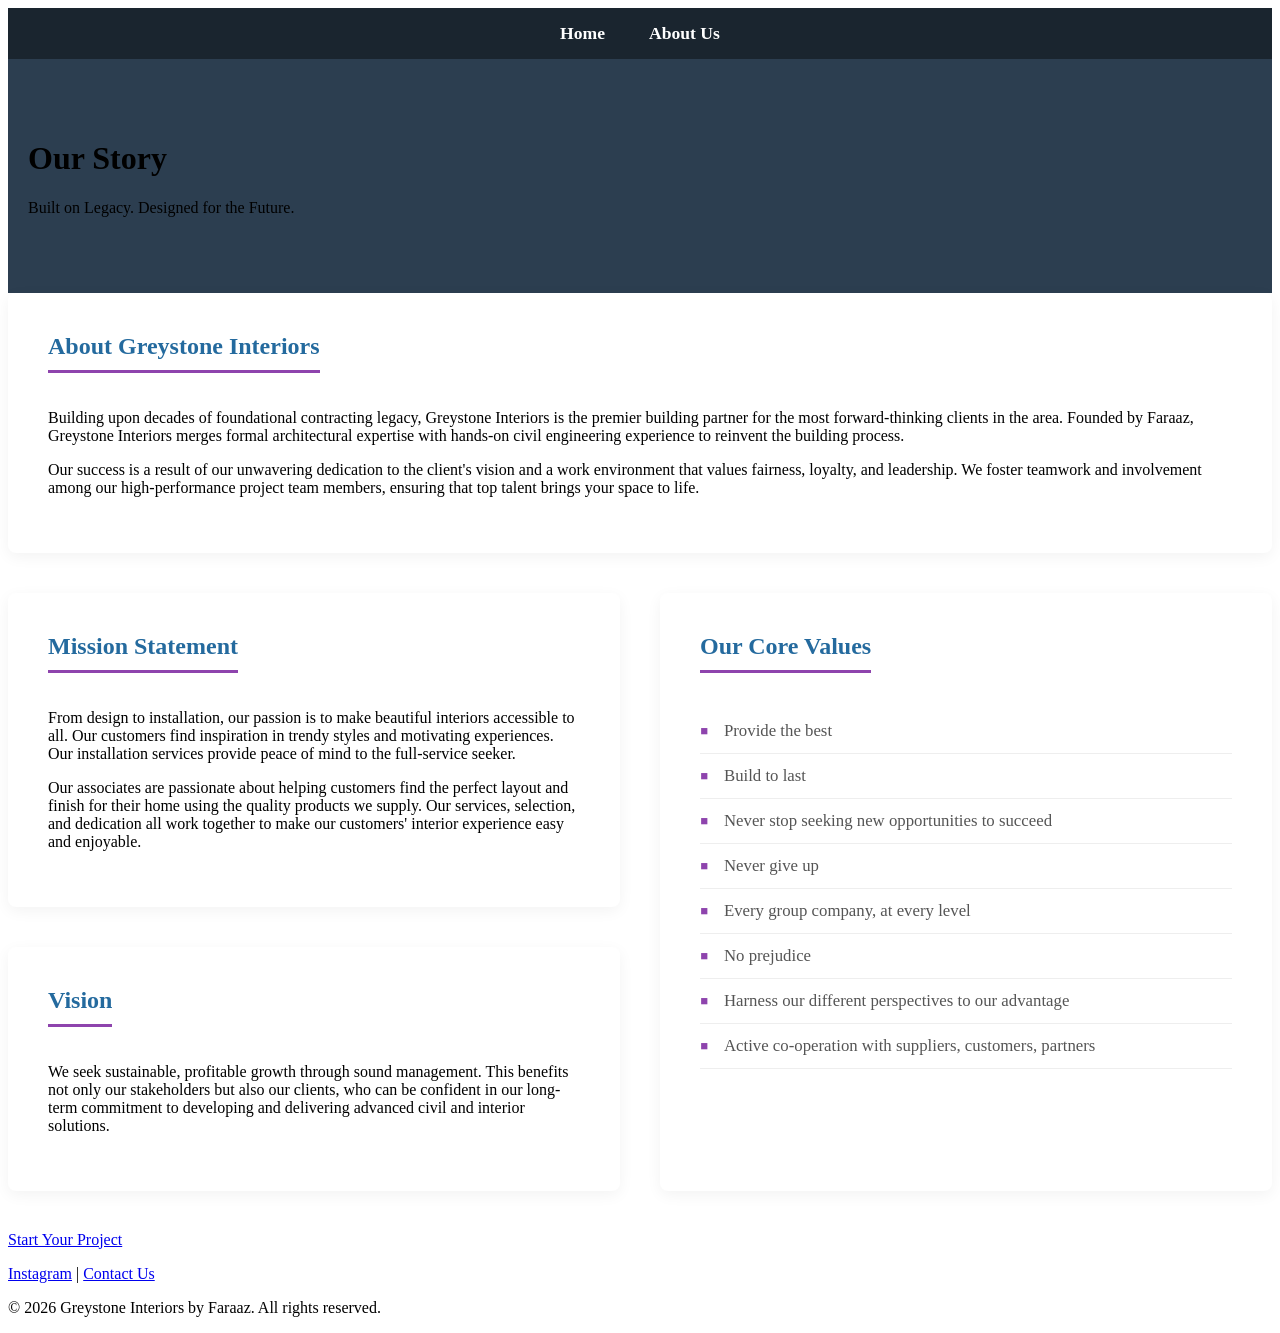
==== about.html @ 96e3b126 "Created about.html" ====
<!DOCTYPE html>
<html lang="en">
<head>
    <meta charset="UTF-8">
    <meta name="viewport" content="width=device-width, initial-scale=1.0">
    <title>About Us | Greystone Interiors</title>
    <link rel="stylesheet" href="style.css">
    <style>
        /* Specific CSS just for the About Page layout */
        .about-header {
            padding: 60px 20px;
            background-color: #2c3e50;
        }
        
        /* Simple Navigation Bar */
        .top-nav {
            background-color: #1a252f;
            padding: 15px;
            text-align: center;
        }
        .top-nav a {
            color: #fff;
            text-decoration: none;
            margin: 0 20px;
            font-weight: bold;
            font-size: 1.1em;
            transition: color 0.3s;
        }
        .top-nav a:hover {
            color: #8e44ad;
        }

        .content-section {
            background-color: #fff;
            padding: 40px;
            margin-bottom: 40px;
            border-radius: 8px;
            box-shadow: 0 4px 15px rgba(0,0,0,0.05);
            text-align: left;
        }

        .content-section h2 {
            color: #246a9e;
            border-bottom: 3px solid #8e44ad;
            padding-bottom: 10px;
            display: inline-block;
            margin-top: 0;
        }

        .values-list {
            list-style-type: none;
            padding: 0;
        }

        .values-list li {
            padding: 12px 0;
            border-bottom: 1px solid #eee;
            font-size: 1.05em;
            color: #555;
            display: flex;
            align-items: center;
        }

        .values-list li::before {
            content: "▪";
            color: #8e44ad;
            font-size: 1.5em;
            margin-right: 15px;
            line-height: 0;
        }

        .grid-2-col {
            display: grid;
            grid-template-columns: 1fr 1fr;
            gap: 40px;
        }

        @media (max-width: 768px) {
            .grid-2-col {
                grid-template-columns: 1fr;
            }
        }
    </style>
</head>
<body>

    <nav class="top-nav">
        <a href="index.html">Home</a>
        <a href="about.html">About Us</a>
    </nav>

    <header class="about-header">
        <h1>Our Story</h1>
        <p>Built on Legacy. Designed for the Future.</p>
    </header>

    <div class="container">
        
        <div class="content-section">
            <h2>About Greystone Interiors</h2>
            <p class="intro-text" style="text-align: left; margin-left: 0; max-width: 100%;">
                Building upon decades of foundational contracting legacy, Greystone Interiors is the premier building partner for the most forward-thinking clients in the area. Founded by Faraaz, Greystone Interiors merges formal architectural expertise with hands-on civil engineering experience to reinvent the building process. 
            </p>
            <p class="intro-text" style="text-align: left; margin-left: 0; max-width: 100%;">
                Our success is a result of our unwavering dedication to the client's vision and a work environment that values fairness, loyalty, and leadership. We foster teamwork and involvement among our high-performance project team members, ensuring that top talent brings your space to life.
            </p>
        </div>

        <div class="grid-2-col">
            <div>
                <div class="content-section">
                    <h2>Mission Statement</h2>
                    <p>From design to installation, our passion is to make beautiful interiors accessible to all. Our customers find inspiration in trendy styles and motivating experiences. Our installation services provide peace of mind to the full-service seeker.</p>
                    <p>Our associates are passionate about helping customers find the perfect layout and finish for their home using the quality products we supply. Our services, selection, and dedication all work together to make our customers' interior experience easy and enjoyable.</p>
                </div>

                <div class="content-section">
                    <h2>Vision</h2>
                    <p>We seek sustainable, profitable growth through sound management. This benefits not only our stakeholders but also our clients, who can be confident in our long-term commitment to developing and delivering advanced civil and interior solutions.</p>
                </div>
            </div>

            <div class="content-section">
                <h2>Our Core Values</h2>
                <ul class="values-list">
                    <li>Provide the best</li>
                    <li>Build to last</li>
                    <li>Never stop seeking new opportunities to succeed</li>
                    <li>Never give up</li>
                    <li>Every group company, at every level</li>
                    <li>No prejudice</li>
                    <li>Harness our different perspectives to our advantage</li>
                    <li>Active co-operation with suppliers, customers, partners</li>
                </ul>
            </div>
        </div>

        <a href="mailto:greystoneinteriorss@gmail.com" class="cta-button">Start Your Project</a>
    </div>

    <footer>
        <p>
            <a href="https://instagram.com/greystoneinterior" target="_blank">Instagram</a> | 
            <a href="mailto:greystoneinteriorss@gmail.com">Contact Us</a>
        </p>
        <p>&copy; 2026 Greystone Interiors by Faraaz. All rights reserved.</p>
    </footer>

</body>
</html>
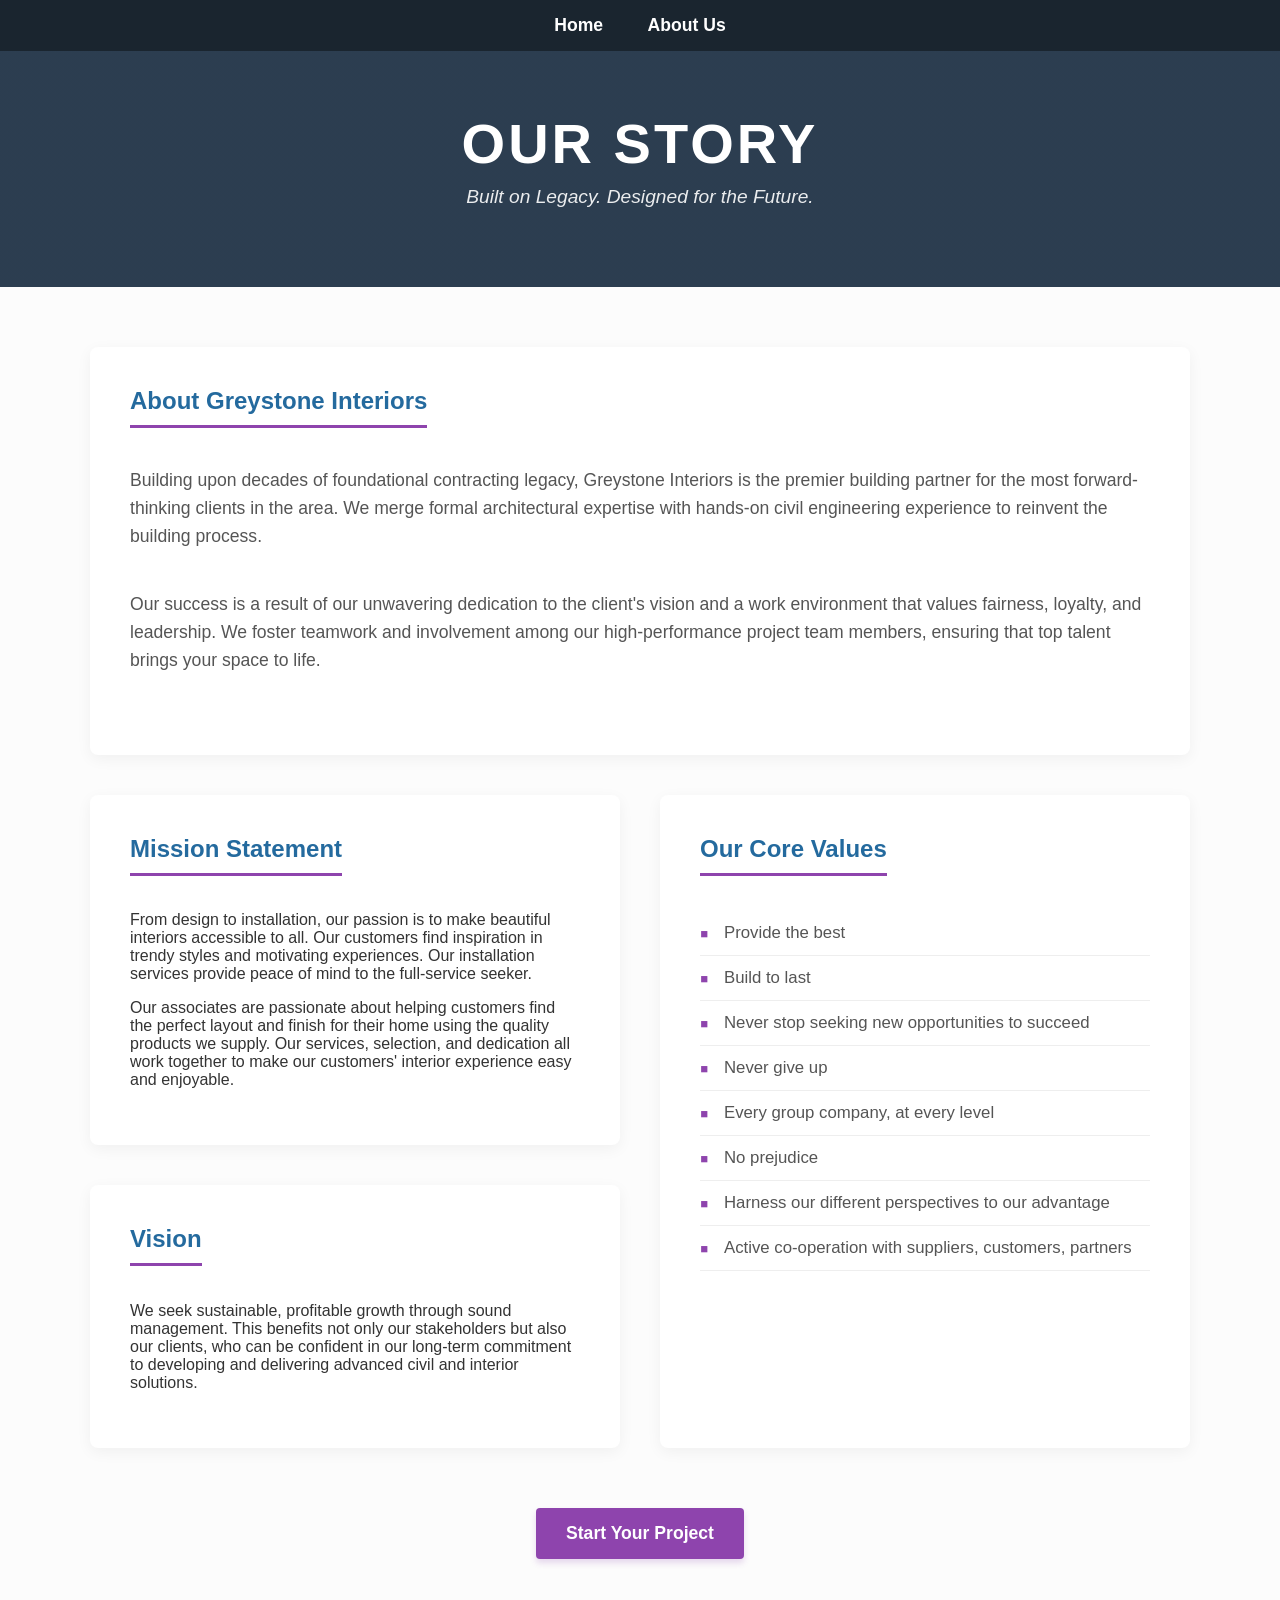
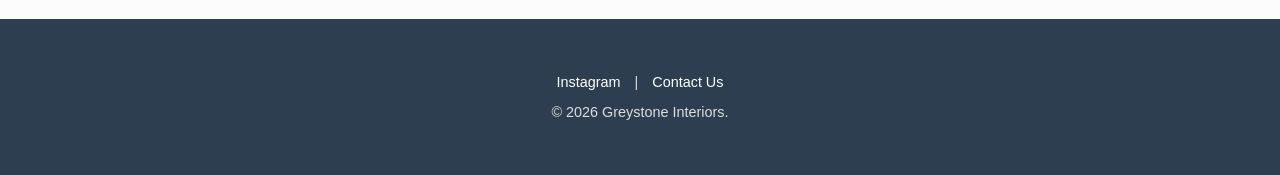
==== commit 40c076ee: "Update about.html" ====
--- a/about.html
+++ b/about.html
@@ -4,6 +4,7 @@
     <meta charset="UTF-8">
     <meta name="viewport" content="width=device-width, initial-scale=1.0">
     <title>About Us | Greystone Interiors</title>
+    <!-- Links to your existing external CSS file -->
     <link rel="stylesheet" href="style.css">
     <style>
         /* Specific CSS just for the About Page layout */
@@ -84,6 +85,7 @@
 </head>
 <body>
 
+    <!-- Navigation Menu -->
     <nav class="top-nav">
         <a href="index.html">Home</a>
         <a href="about.html">About Us</a>
@@ -96,10 +98,11 @@
 
     <div class="container">
         
+        <!-- About Company Section -->
         <div class="content-section">
             <h2>About Greystone Interiors</h2>
             <p class="intro-text" style="text-align: left; margin-left: 0; max-width: 100%;">
-                Building upon decades of foundational contracting legacy, Greystone Interiors is the premier building partner for the most forward-thinking clients in the area. Founded by Faraaz, Greystone Interiors merges formal architectural expertise with hands-on civil engineering experience to reinvent the building process. 
+                Building upon decades of foundational contracting legacy, Greystone Interiors is the premier building partner for the most forward-thinking clients in the area. We merge formal architectural expertise with hands-on civil engineering experience to reinvent the building process. 
             </p>
             <p class="intro-text" style="text-align: left; margin-left: 0; max-width: 100%;">
                 Our success is a result of our unwavering dedication to the client's vision and a work environment that values fairness, loyalty, and leadership. We foster teamwork and involvement among our high-performance project team members, ensuring that top talent brings your space to life.
@@ -107,6 +110,7 @@
         </div>
 
         <div class="grid-2-col">
+            <!-- Mission & Vision -->
             <div>
                 <div class="content-section">
                     <h2>Mission Statement</h2>
@@ -120,6 +124,7 @@
                 </div>
             </div>
 
+            <!-- Core Values -->
             <div class="content-section">
                 <h2>Our Core Values</h2>
                 <ul class="values-list">
@@ -143,7 +148,7 @@
             <a href="https://instagram.com/greystoneinterior" target="_blank">Instagram</a> | 
             <a href="mailto:greystoneinteriorss@gmail.com">Contact Us</a>
         </p>
-        <p>&copy; 2026 Greystone Interiors by Faraaz. All rights reserved.</p>
+        <p>&copy; 2026 Greystone Interiors.</p>
     </footer>
 
 </body>
--- a/style.css
+++ b/style.css
@@ -0,0 +1,202 @@
+body {
+    font-family: 'Helvetica Neue', Arial, sans-serif;
+    margin: 0;
+    padding: 0;
+    background-color: #fcfcfc;
+    color: #333;
+    text-align: center;
+}
+
+header {
+    background: linear-gradient(rgba(44, 62, 80, 0.7), rgba(44, 62, 80, 0.7)), url('https://images.unsplash.com/photo-1600210492486-724fe5c67fb0?ixlib=rb-4.0.3&auto=format&fit=crop&w=1920&q=80') center/cover no-repeat;
+    color: #fff;
+    padding: 100px 20px;
+}
+
+header h1 {
+    margin: 0;
+    font-size: 3.5em;
+    letter-spacing: 3px;
+    text-transform: uppercase;
+}
+
+header p {
+    font-style: italic;
+    font-size: 1.2em;
+    opacity: 0.9;
+    margin-top: 10px;
+}
+
+.container {
+    max-width: 1100px;
+    margin: 60px auto;
+    padding: 0 20px;
+}
+
+.intro-text {
+    font-size: 1.1em;
+    line-height: 1.6;
+    color: #555;
+    margin-bottom: 40px;
+    max-width: 800px;
+    margin-left: auto;
+    margin-right: auto;
+}
+
+/* Filter Buttons */
+.filter-container {
+    margin-bottom: 30px;
+    display: flex;
+    justify-content: center;
+    flex-wrap: wrap;
+    gap: 10px;
+}
+
+.filter-btn {
+    background-color: transparent;
+    border: 2px solid #246a9e;
+    color: #246a9e;
+    padding: 10px 20px;
+    border-radius: 25px;
+    cursor: pointer;
+    font-weight: bold;
+    transition: all 0.3s ease;
+}
+
+.filter-btn:hover, .filter-btn.active {
+    background-color: #246a9e;
+    color: white;
+}
+
+/* Service Grid */
+.service-grid-9 {
+    display: grid;
+    grid-template-columns: repeat(3, 1fr);
+    gap: 25px;
+    margin-bottom: 60px;
+}
+
+@media (max-width: 900px) {
+    .service-grid-9 { grid-template-columns: repeat(2, 1fr); }
+}
+@media (max-width: 600px) {
+    .service-grid-9 { grid-template-columns: 1fr; }
+}
+
+.service-tile {
+    position: relative;
+    border-radius: 12px;
+    overflow: hidden;
+    height: 260px;
+    box-shadow: 0 6px 15px rgba(0,0,0,0.1);
+    background-color: #eaeaea; 
+    transition: transform 0.4s ease, opacity 0.4s ease;
+}
+
+/* Utility class for hiding filtered items */
+.service-tile.hide {
+    display: none;
+}
+
+.service-tile img {
+    width: 100%;
+    height: 100%;
+    object-fit: cover;
+    transition: transform 0.4s ease;
+}
+
+.service-tile:hover img {
+    transform: scale(1.08);
+}
+
+.service-label {
+    position: absolute;
+    bottom: 20px;
+    left: 50%;
+    transform: translateX(-50%);
+    background-color: #246a9e; 
+    color: white;
+    padding: 10px 22px;
+    border-radius: 25px; 
+    font-weight: bold;
+    font-size: 0.85em;
+    letter-spacing: 1px;
+    white-space: nowrap;
+    text-transform: uppercase;
+    box-shadow: 0 4px 10px rgba(0,0,0,0.3);
+    transition: background-color 0.3s;
+    z-index: 10;
+}
+
+.service-tile:hover .service-label {
+    background-color: #17456b; 
+}
+
+/* Portfolio Section */
+.portfolio-section {
+    background-color: #fff;
+    padding: 60px 20px;
+    margin-top: 40px;
+    border-top: 1px solid #eee;
+}
+
+.portfolio-grid {
+    display: grid;
+    grid-template-columns: repeat(auto-fit, minmax(250px, 1fr));
+    gap: 20px;
+    max-width: 1000px;
+    margin: 40px auto 0;
+}
+
+.portfolio-item {
+    background: #f9f9f9;
+    padding: 20px;
+    border-left: 4px solid #2c3e50;
+    text-align: left;
+}
+
+.portfolio-item h4 {
+    margin: 0 0 10px 0;
+    color: #333;
+}
+
+.portfolio-item p {
+    margin: 0;
+    font-size: 0.9em;
+    color: #666;
+}
+
+.cta-button {
+    display: inline-block;
+    background-color: #8e44ad;
+    color: white;
+    padding: 15px 30px;
+    text-decoration: none;
+    border-radius: 4px;
+    font-weight: bold;
+    font-size: 1.1em;
+    transition: background 0.3s;
+    box-shadow: 0 4px 6px rgba(142, 68, 173, 0.2);
+    margin-top: 20px;
+}
+
+.cta-button:hover {
+    background-color: #732d91;
+}
+
+footer {
+    background-color: #2c3e50;
+    padding: 40px 20px;
+    font-size: 0.9em;
+    color: #ddd;
+}
+
+footer a {
+    color: #fff;
+    text-decoration: none;
+    margin: 0 10px;
+}
+
+footer a:hover {
+    text-decoration: underline;
+}
